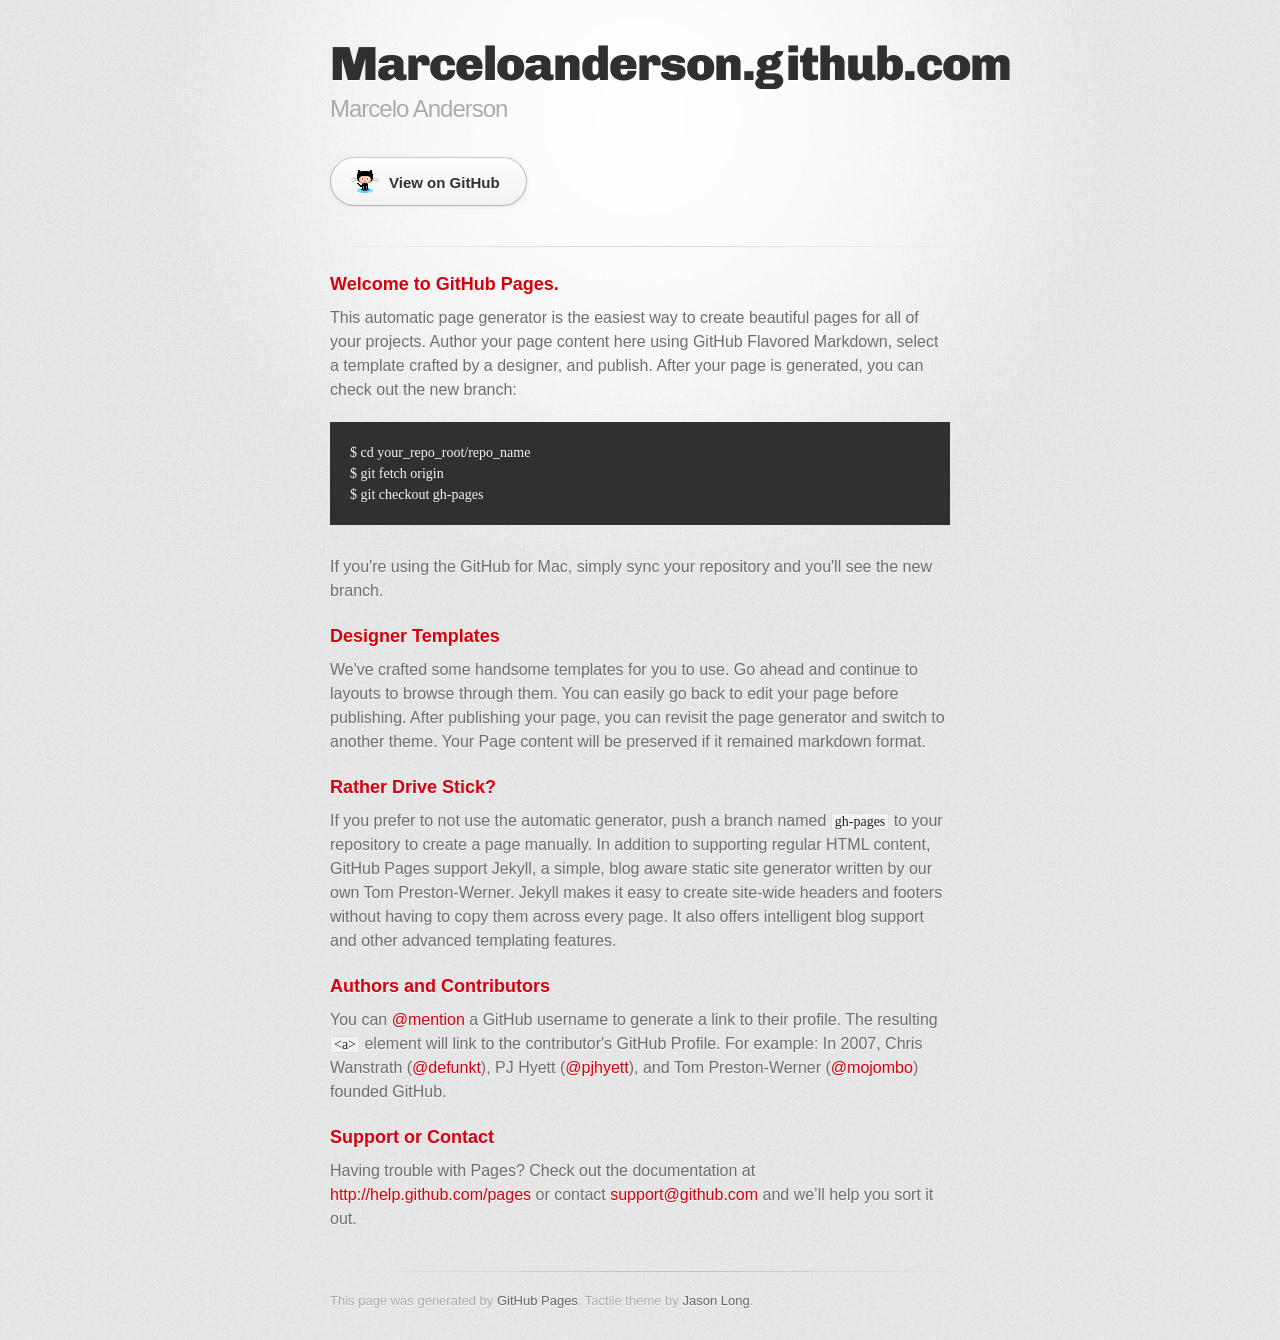
==== index.html @ 032441b1 "Replace master branch with page content via GitHub" ====
<!DOCTYPE html>
<html>
  <head>
    <meta charset='utf-8'>
    <meta http-equiv="X-UA-Compatible" content="chrome=1">
    <link href='https://fonts.googleapis.com/css?family=Chivo:900' rel='stylesheet' type='text/css'>
    <link rel="stylesheet" type="text/css" href="stylesheets/stylesheet.css" media="screen" />
    <link rel="stylesheet" type="text/css" href="stylesheets/pygment_trac.css" media="screen" />
    <link rel="stylesheet" type="text/css" href="stylesheets/print.css" media="print" />
    <!--[if lt IE 9]>
    <script src="//html5shiv.googlecode.com/svn/trunk/html5.js"></script>
    <![endif]-->
    <title>Marceloanderson.github.com by marceloanderson</title>
  </head>

  <body>
    <div id="container">
      <div class="inner">

        <header>
          <h1>Marceloanderson.github.com</h1>
          <h2>Marcelo Anderson</h2>
        </header>

        <section id="downloads" class="clearfix">
          <a href="https://github.com/marceloanderson" id="view-on-github" class="button"><span>View on GitHub</span></a>
        </section>

        <hr>

        <section id="main_content">
          <h3>Welcome to GitHub Pages.</h3>

<p>This automatic page generator is the easiest way to create beautiful pages for all of your projects. Author your page content here using GitHub Flavored Markdown, select a template crafted by a designer, and publish. After your page is generated, you can check out the new branch:</p>

<pre><code>$ cd your_repo_root/repo_name
$ git fetch origin
$ git checkout gh-pages
</code></pre>

<p>If you're using the GitHub for Mac, simply sync your repository and you'll see the new branch.</p>

<h3>Designer Templates</h3>

<p>We've crafted some handsome templates for you to use. Go ahead and continue to layouts to browse through them. You can easily go back to edit your page before publishing. After publishing your page, you can revisit the page generator and switch to another theme. Your Page content will be preserved if it remained markdown format.</p>

<h3>Rather Drive Stick?</h3>

<p>If you prefer to not use the automatic generator, push a branch named <code>gh-pages</code> to your repository to create a page manually. In addition to supporting regular HTML content, GitHub Pages support Jekyll, a simple, blog aware static site generator written by our own Tom Preston-Werner. Jekyll makes it easy to create site-wide headers and footers without having to copy them across every page. It also offers intelligent blog support and other advanced templating features.</p>

<h3>Authors and Contributors</h3>

<p>You can <a href="https://github.com/blog/821" class="user-mention">@mention</a> a GitHub username to generate a link to their profile. The resulting <code>&lt;a&gt;</code> element will link to the contributor's GitHub Profile. For example: In 2007, Chris Wanstrath (<a href="https://github.com/defunkt" class="user-mention">@defunkt</a>), PJ Hyett (<a href="https://github.com/pjhyett" class="user-mention">@pjhyett</a>), and Tom Preston-Werner (<a href="https://github.com/mojombo" class="user-mention">@mojombo</a>) founded GitHub.</p>

<h3>Support or Contact</h3>

<p>Having trouble with Pages? Check out the documentation at <a href="http://help.github.com/pages">http://help.github.com/pages</a> or contact <a href="mailto:support@github.com">support@github.com</a> and we’ll help you sort it out.</p>
        </section>

        <footer>
          This page was generated by <a href="http://pages.github.com">GitHub Pages</a>. Tactile theme by <a href="http://twitter.com/jasonlong">Jason Long</a>.
        </footer>

        
      </div>
    </div>
  </body>
</html>
---- stylesheets/stylesheet.css ----
/* http://meyerweb.com/eric/tools/css/reset/ 
   v2.0 | 20110126
   License: none (public domain)
*/
html, body, div, span, applet, object, iframe,
h1, h2, h3, h4, h5, h6, p, blockquote, pre,
a, abbr, acronym, address, big, cite, code,
del, dfn, em, img, ins, kbd, q, s, samp,
small, strike, strong, sub, sup, tt, var,
b, u, i, center,
dl, dt, dd, ol, ul, li,
fieldset, form, label, legend,
table, caption, tbody, tfoot, thead, tr, th, td,
article, aside, canvas, details, embed, 
figure, figcaption, footer, header, hgroup, 
menu, nav, output, ruby, section, summary,
time, mark, audio, video {
	margin: 0;
	padding: 0;
	border: 0;
	font-size: 100%;
	font: inherit;
	vertical-align: baseline;
}
/* HTML5 display-role reset for older browsers */
article, aside, details, figcaption, figure, 
footer, header, hgroup, menu, nav, section {
	display: block;
}
body {
	line-height: 1;
}
ol, ul {
	list-style: none;
}
blockquote, q {
	quotes: none;
}
blockquote:before, blockquote:after,
q:before, q:after {
	content: '';
	content: none;
}
table {
	border-collapse: collapse;
	border-spacing: 0;
}

/* LAYOUT STYLES */
body {
  font-size: 1em;
  line-height: 1.5; 
  background: #e7e7e7 url(../images/body-bg.png) 0 0 repeat;
  font-family: 'Helvetica Neue', Helvetica, Arial, serif;
  text-shadow: 0 1px 0 rgba(255, 255, 255, 0.8);
  color: #6d6d6d;
}

a {
  color: #d5000d;
}
a:hover {
  color: #c5000c;
}

header {
  padding-top: 35px;
  padding-bottom: 25px;
}

header h1 {
  font-family: 'Chivo', 'Helvetica Neue', Helvetica, Arial, serif; font-weight: 900;
  letter-spacing: -1px;
  font-size: 48px;
  color: #303030;
  line-height: 1.2;
}

header h2 {
  letter-spacing: -1px;
  font-size: 24px;
  color: #aaa;
  font-weight: normal;
  line-height: 1.3;
}

#container {
  background: transparent url(../images/highlight-bg.jpg) 50% 0 no-repeat;
  min-height: 595px;
}

.inner {
  width: 620px;
  margin: 0 auto;
}

#container .inner img {
  max-width: 100%;
}

#downloads {
  margin-bottom: 40px;
}

a.button {
  -moz-border-radius: 30px;
  -webkit-border-radius: 30px;                     
  border-radius: 30px;
  border-top: solid 1px #cbcbcb;
  border-left: solid 1px #b7b7b7;
  border-right: solid 1px #b7b7b7;
  border-bottom: solid 1px #b3b3b3;
  color: #303030;
  line-height: 25px;
  font-weight: bold;
  font-size: 15px;
  padding: 12px 8px 12px 8px;
  display: block;
  float: left;
  width: 179px;
  margin-right: 14px;  
  background: #fdfdfd; /* Old browsers */
  background: -moz-linear-gradient(top,  #fdfdfd 0%, #f2f2f2 100%); /* FF3.6+ */
  background: -webkit-gradient(linear, left top, left bottom, color-stop(0%,#fdfdfd), color-stop(100%,#f2f2f2)); /* Chrome,Safari4+ */
  background: -webkit-linear-gradient(top,  #fdfdfd 0%,#f2f2f2 100%); /* Chrome10+,Safari5.1+ */
  background: -o-linear-gradient(top,  #fdfdfd 0%,#f2f2f2 100%); /* Opera 11.10+ */
  background: -ms-linear-gradient(top,  #fdfdfd 0%,#f2f2f2 100%); /* IE10+ */
  background: linear-gradient(top,  #fdfdfd 0%,#f2f2f2 100%); /* W3C */
  filter: progid:DXImageTransform.Microsoft.gradient( startColorstr='#fdfdfd', endColorstr='#f2f2f2',GradientType=0 ); /* IE6-9 */
  -webkit-box-shadow: 10px 10px 5px #888;
  -moz-box-shadow: 10px 10px 5px #888;
  box-shadow: 0px 1px 5px #e8e8e8;
}
a.button:hover {
  border-top: solid 1px #b7b7b7;
  border-left: solid 1px #b3b3b3;
  border-right: solid 1px #b3b3b3;
  border-bottom: solid 1px #b3b3b3;
  background: #fafafa; /* Old browsers */
  background: -moz-linear-gradient(top,  #fdfdfd 0%, #f6f6f6 100%); /* FF3.6+ */
  background: -webkit-gradient(linear, left top, left bottom, color-stop(0%,#fdfdfd), color-stop(100%,#f6f6f6)); /* Chrome,Safari4+ */
  background: -webkit-linear-gradient(top,  #fdfdfd 0%,#f6f6f6 100%); /* Chrome10+,Safari5.1+ */
  background: -o-linear-gradient(top,  #fdfdfd 0%,#f6f6f6 100%); /* Opera 11.10+ */
  background: -ms-linear-gradient(top,  #fdfdfd 0%,#f6f6f6 100%); /* IE10+ */
  background: linear-gradient(top,  #fdfdfd 0%,#f6f6f6, 100%); /* W3C */
  filter: progid:DXImageTransform.Microsoft.gradient( startColorstr='#fdfdfd', endColorstr='#f6f6f6',GradientType=0 ); /* IE6-9 */
}

a.button span {
  padding-left: 50px;
  display: block;
  height: 23px;
}

#download-zip span {
  background: transparent url(../images/zip-icon.png) 12px 50% no-repeat;
}
#download-tar-gz span {
  background: transparent url(../images/tar-gz-icon.png) 12px 50% no-repeat;
}
#view-on-github span {
  background: transparent url(../images/octocat-icon.png) 12px 50% no-repeat;
}
#view-on-github {
  margin-right: 0;
}

code, pre {
  font-family: Monaco, "Bitstream Vera Sans Mono", "Lucida Console", Terminal;
  color: #222;
  margin-bottom: 30px;
  font-size: 14px;
}

code {
  background-color: #f2f2f2;
  border: solid 1px #ddd;
  padding: 0 3px;
}

pre {
  padding: 20px;
  background: #303030;
  color: #f2f2f2;
  text-shadow: none;
  overflow: auto;
}
pre code {
  color: #f2f2f2;
  background-color: #303030;
  border: none;
  padding: 0;
}

ul, ol, dl {
  margin-bottom: 20px;
}


/* COMMON STYLES */

hr {
  height: 1px;
  line-height: 1px;
  margin-top: 1em;
  padding-bottom: 1em;
  border: none;
  background: transparent url('../images/hr.png') 50% 0 no-repeat;
}

strong {
  font-weight: bold;
}

em {
  font-style: italic;
}

table {
  width: 100%;
  border: 1px solid #ebebeb;
}

th {
  font-weight: 500;
}

td {
  border: 1px solid #ebebeb;
  text-align: center; 
  font-weight: 300;
}

form {
  background: #f2f2f2;
  padding: 20px;
  
}


/* GENERAL ELEMENT TYPE STYLES */

h1 {
  font-size: 32px;
} 

h2 {
  font-size: 22px;
  font-weight: bold;
  color: #303030;
  margin-bottom: 8px;
} 

h3 {
  color: #d5000d;
  font-size: 18px;
  font-weight: bold;
  margin-bottom: 8px;
} 
 
h4 {
  font-size: 16px;
  color: #303030;
  font-weight: bold;
} 

h5 {
  font-size: 1em;
  color: #303030;
} 

h6 {
  font-size: .8em;
  color: #303030;
} 

p {
  font-weight: 300;
  margin-bottom: 20px;
}
 
a {
  text-decoration: none;
}

p a {
  font-weight: 400;
}

blockquote {
  font-size: 1.6em;
  border-left: 10px solid #e9e9e9;
  margin-bottom: 20px;
  padding: 0 0 0 30px;
}

ul li {
  list-style: disc inside;
  padding-left: 20px;
}

ol li {
  list-style: decimal inside;
  padding-left: 3px;
}

dl dt {
  color: #303030;
}

footer {
  background: transparent url('../images/hr.png') 0 0 no-repeat;
  margin-top: 40px;
  padding-top: 20px;
  padding-bottom: 30px;
  font-size: 13px;
  color: #aaa;
}

footer a {
  color: #666;
}
footer a:hover {
  color: #444;
}

/* MISC */
.clearfix:after {
  clear: both;
  content: '.';
  display: block;
  visibility: hidden;
  height: 0;
}

.clearfix {display: inline-block;}
* html .clearfix {height: 1%;}
.clearfix {display: block;}

/* #Media Queries
================================================== */

/* Smaller than standard 960 (devices and browsers) */
@media only screen and (max-width: 959px) {}

/* Tablet Portrait size to standard 960 (devices and browsers) */
@media only screen and (min-width: 768px) and (max-width: 959px) {}

/* All Mobile Sizes (devices and browser) */
@media only screen and (max-width: 767px) {
  header {
    padding-top: 10px;
    padding-bottom: 10px;
  }
  #downloads {
    margin-bottom: 25px;
  }
  #download-zip, #download-tar-gz {
    display: none;
  }
  .inner {
    width: 94%;
    margin: 0 auto;
  }
}

/* Mobile Landscape Size to Tablet Portrait (devices and browsers) */
@media only screen and (min-width: 480px) and (max-width: 767px) {}

/* Mobile Portrait Size to Mobile Landscape Size (devices and browsers) */
@media only screen and (max-width: 479px) {}
---- stylesheets/pygment_trac.css ----
.highlight  { background: #ffffff; }
.highlight .c { color: #999988; font-style: italic } /* Comment */
.highlight .err { color: #a61717; background-color: #e3d2d2 } /* Error */
.highlight .k { font-weight: bold } /* Keyword */
.highlight .o { font-weight: bold } /* Operator */
.highlight .cm { color: #999988; font-style: italic } /* Comment.Multiline */
.highlight .cp { color: #999999; font-weight: bold } /* Comment.Preproc */
.highlight .c1 { color: #999988; font-style: italic } /* Comment.Single */
.highlight .cs { color: #999999; font-weight: bold; font-style: italic } /* Comment.Special */
.highlight .gd { color: #000000; background-color: #ffdddd } /* Generic.Deleted */
.highlight .gd .x { color: #000000; background-color: #ffaaaa } /* Generic.Deleted.Specific */
.highlight .ge { font-style: italic } /* Generic.Emph */
.highlight .gr { color: #aa0000 } /* Generic.Error */
.highlight .gh { color: #999999 } /* Generic.Heading */
.highlight .gi { color: #000000; background-color: #ddffdd } /* Generic.Inserted */
.highlight .gi .x { color: #000000; background-color: #aaffaa } /* Generic.Inserted.Specific */
.highlight .go { color: #888888 } /* Generic.Output */
.highlight .gp { color: #555555 } /* Generic.Prompt */
.highlight .gs { font-weight: bold } /* Generic.Strong */
.highlight .gu { color: #800080; font-weight: bold; } /* Generic.Subheading */
.highlight .gt { color: #aa0000 } /* Generic.Traceback */
.highlight .kc { font-weight: bold } /* Keyword.Constant */
.highlight .kd { font-weight: bold } /* Keyword.Declaration */
.highlight .kn { font-weight: bold } /* Keyword.Namespace */
.highlight .kp { font-weight: bold } /* Keyword.Pseudo */
.highlight .kr { font-weight: bold } /* Keyword.Reserved */
.highlight .kt { color: #445588; font-weight: bold } /* Keyword.Type */
.highlight .m { color: #009999 } /* Literal.Number */
.highlight .s { color: #d14 } /* Literal.String */
.highlight .na { color: #008080 } /* Name.Attribute */
.highlight .nb { color: #0086B3 } /* Name.Builtin */
.highlight .nc { color: #445588; font-weight: bold } /* Name.Class */
.highlight .no { color: #008080 } /* Name.Constant */
.highlight .ni { color: #800080 } /* Name.Entity */
.highlight .ne { color: #990000; font-weight: bold } /* Name.Exception */
.highlight .nf { color: #990000; font-weight: bold } /* Name.Function */
.highlight .nn { color: #555555 } /* Name.Namespace */
.highlight .nt { color: #000080 } /* Name.Tag */
.highlight .nv { color: #008080 } /* Name.Variable */
.highlight .ow { font-weight: bold } /* Operator.Word */
.highlight .w { color: #bbbbbb } /* Text.Whitespace */
.highlight .mf { color: #009999 } /* Literal.Number.Float */
.highlight .mh { color: #009999 } /* Literal.Number.Hex */
.highlight .mi { color: #009999 } /* Literal.Number.Integer */
.highlight .mo { color: #009999 } /* Literal.Number.Oct */
.highlight .sb { color: #d14 } /* Literal.String.Backtick */
.highlight .sc { color: #d14 } /* Literal.String.Char */
.highlight .sd { color: #d14 } /* Literal.String.Doc */
.highlight .s2 { color: #d14 } /* Literal.String.Double */
.highlight .se { color: #d14 } /* Literal.String.Escape */
.highlight .sh { color: #d14 } /* Literal.String.Heredoc */
.highlight .si { color: #d14 } /* Literal.String.Interpol */
.highlight .sx { color: #d14 } /* Literal.String.Other */
.highlight .sr { color: #009926 } /* Literal.String.Regex */
.highlight .s1 { color: #d14 } /* Literal.String.Single */
.highlight .ss { color: #990073 } /* Literal.String.Symbol */
.highlight .bp { color: #999999 } /* Name.Builtin.Pseudo */
.highlight .vc { color: #008080 } /* Name.Variable.Class */
.highlight .vg { color: #008080 } /* Name.Variable.Global */
.highlight .vi { color: #008080 } /* Name.Variable.Instance */
.highlight .il { color: #009999 } /* Literal.Number.Integer.Long */

.type-csharp .highlight .k { color: #0000FF }
.type-csharp .highlight .kt { color: #0000FF }
.type-csharp .highlight .nf { color: #000000; font-weight: normal }
.type-csharp .highlight .nc { color: #2B91AF }
.type-csharp .highlight .nn { color: #000000 }
.type-csharp .highlight .s { color: #A31515 }
.type-csharp .highlight .sc { color: #A31515 }
---- stylesheets/print.css ----
html, body, div, span, applet, object, iframe,
h1, h2, h3, h4, h5, h6, p, blockquote, pre,
a, abbr, acronym, address, big, cite, code,
del, dfn, em, img, ins, kbd, q, s, samp,
small, strike, strong, sub, sup, tt, var,
b, u, i, center,
dl, dt, dd, ol, ul, li,
fieldset, form, label, legend,
table, caption, tbody, tfoot, thead, tr, th, td,
article, aside, canvas, details, embed, 
figure, figcaption, footer, header, hgroup, 
menu, nav, output, ruby, section, summary,
time, mark, audio, video {
  margin: 0;
  padding: 0;
  border: 0;
  font-size: 100%;
  font: inherit;
  vertical-align: baseline;
}
/* HTML5 display-role reset for older browsers */
article, aside, details, figcaption, figure, 
footer, header, hgroup, menu, nav, section {
  display: block;
}
body {
  line-height: 1;
}
ol, ul {
  list-style: none;
}
blockquote, q {
  quotes: none;
}
blockquote:before, blockquote:after,
q:before, q:after {
  content: '';
  content: none;
}
table {
  border-collapse: collapse;
  border-spacing: 0;
}
body {
  font-size: 13px;
  line-height: 1.5; 
  font-family: 'Helvetica Neue', Helvetica, Arial, serif;
  color: #000;
}

a {
  color: #d5000d;
  font-weight: bold;
}

header {
  padding-top: 35px;
  padding-bottom: 10px;
}

header h1 {
  font-weight: bold;
  letter-spacing: -1px;
  font-size: 48px;
  color: #303030;
  line-height: 1.2;
}

header h2 {
  letter-spacing: -1px;
  font-size: 24px;
  color: #aaa;
  font-weight: normal;
  line-height: 1.3;
}
#downloads {
  display: none;
}
#main_content {
  padding-top: 20px;
}

code, pre {
  font-family: Monaco, "Bitstream Vera Sans Mono", "Lucida Console", Terminal;
  color: #222;
  margin-bottom: 30px;
  font-size: 12px;
}

code {
  padding: 0 3px;
}

pre {
  border: solid 1px #ddd;
  padding: 20px;
  overflow: auto;
}
pre code {
  padding: 0;
}

ul, ol, dl {
  margin-bottom: 20px;
}


/* COMMON STYLES */

table {
  width: 100%;
  border: 1px solid #ebebeb;
}

th {
  font-weight: 500;
}

td {
  border: 1px solid #ebebeb;
  text-align: center; 
  font-weight: 300;
}

form {
  background: #f2f2f2;
  padding: 20px;
  
}


/* GENERAL ELEMENT TYPE STYLES */

h1 {
  font-size: 2.8em;
} 

h2 {
  font-size: 22px;
  font-weight: bold;
  color: #303030;
  margin-bottom: 8px;
} 

h3 {
  color: #d5000d;
  font-size: 18px;
  font-weight: bold;
  margin-bottom: 8px;
} 
 
h4 {
  font-size: 16px;
  color: #303030;
  font-weight: bold;
} 

h5 {
  font-size: 1em;
  color: #303030;
} 

h6 {
  font-size: .8em;
  color: #303030;
} 

p {
  font-weight: 300;
  margin-bottom: 20px;
}
 
a {
  text-decoration: none;
}

p a {
  font-weight: 400;
}

blockquote {
  font-size: 1.6em;
  border-left: 10px solid #e9e9e9;
  margin-bottom: 20px;
  padding: 0 0 0 30px;
}

ul li {
  list-style: disc inside;
  padding-left: 20px;
}

ol li {
  list-style: decimal inside;
  padding-left: 3px;
}

dl dd {
  font-style: italic;
  font-weight: 100;
}

footer {
  margin-top: 40px;
  padding-top: 20px;
  padding-bottom: 30px;
  font-size: 13px;
  color: #aaa;
}

footer a {
  color: #666;
}

/* MISC */
.clearfix:after {
  clear: both;
  content: '.';
  display: block;
  visibility: hidden;
  height: 0;
}

.clearfix {display: inline-block;}
* html .clearfix {height: 1%;}
.clearfix {display: block;}
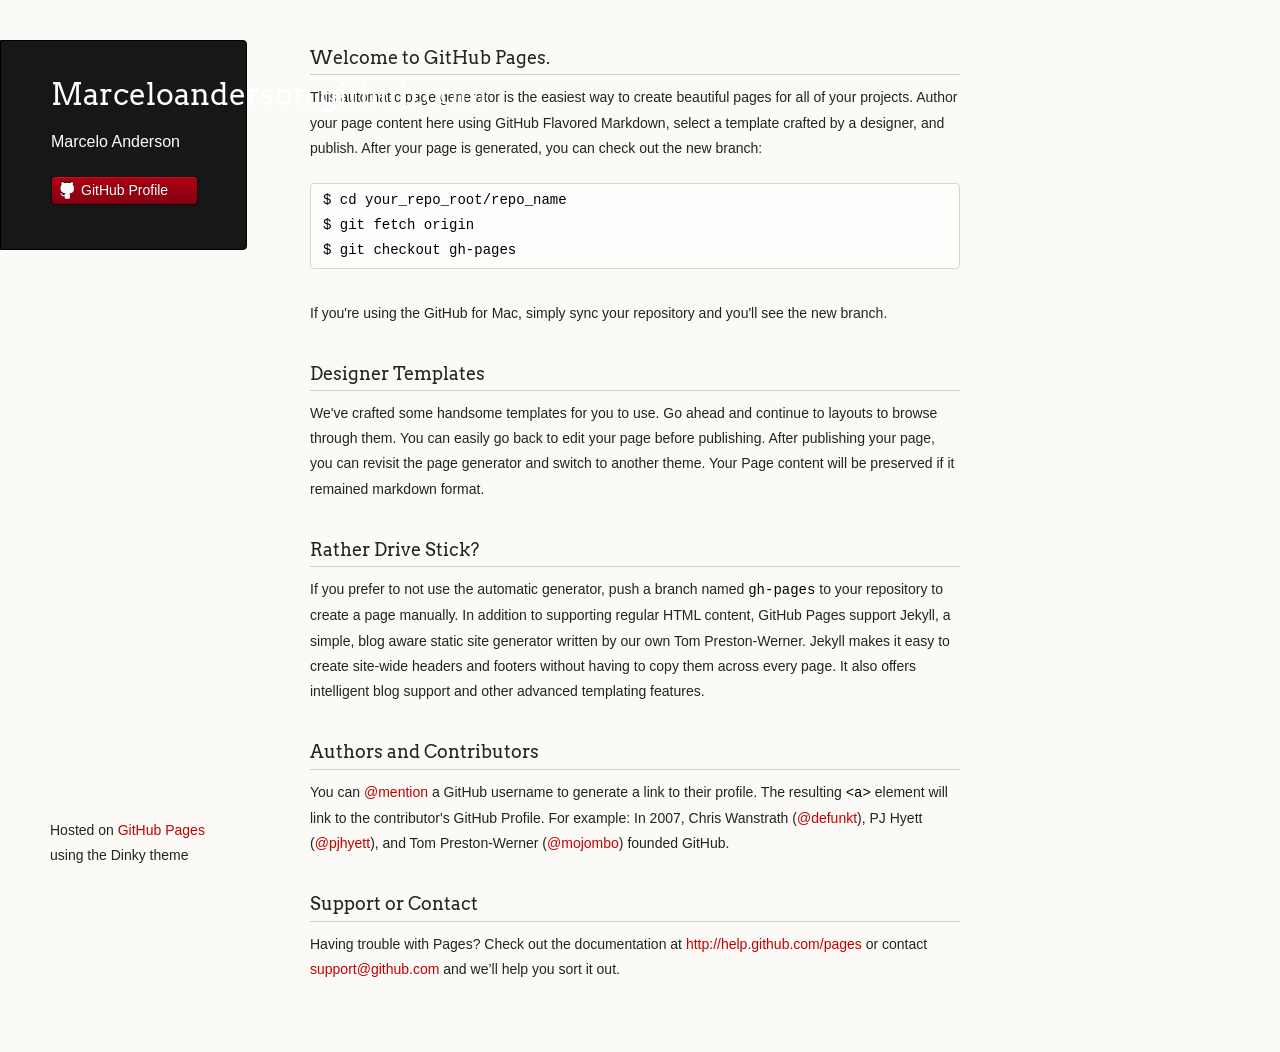
==== commit 0647404d: "Replace master branch with page content via GitHub" ====
--- a/index.html
+++ b/index.html
@@ -1,35 +1,33 @@
-<!DOCTYPE html>
+<!doctype html>
 <html>
   <head>
-    <meta charset='utf-8'>
+    <meta charset="utf-8">
     <meta http-equiv="X-UA-Compatible" content="chrome=1">
-    <link href='https://fonts.googleapis.com/css?family=Chivo:900' rel='stylesheet' type='text/css'>
-    <link rel="stylesheet" type="text/css" href="stylesheets/stylesheet.css" media="screen" />
-    <link rel="stylesheet" type="text/css" href="stylesheets/pygment_trac.css" media="screen" />
-    <link rel="stylesheet" type="text/css" href="stylesheets/print.css" media="print" />
+    <title>Marceloanderson.github.com by marceloanderson</title>
+
+    <link rel="stylesheet" href="stylesheets/styles.css">
+    <link rel="stylesheet" href="stylesheets/pygment_trac.css">
+    <script src="javascripts/scale.fix.js"></script>
+    <meta name="viewport" content="width=device-width, initial-scale=1, user-scalable=no">
     <!--[if lt IE 9]>
     <script src="//html5shiv.googlecode.com/svn/trunk/html5.js"></script>
     <![endif]-->
-    <title>Marceloanderson.github.com by marceloanderson</title>
   </head>
+  <body>
+    <div class="wrapper">
+      <header>
+        <h1 class="header">Marceloanderson.github.com</h1>
+        <p class="header">Marcelo Anderson</p>
 
-  <body>
-    <div id="container">
-      <div class="inner">
 
-        <header>
-          <h1>Marceloanderson.github.com</h1>
-          <h2>Marcelo Anderson</h2>
-        </header>
 
-        <section id="downloads" class="clearfix">
-          <a href="https://github.com/marceloanderson" id="view-on-github" class="button"><span>View on GitHub</span></a>
-        </section>
+        <ul>
+          <li><a class="buttons github" href="https://github.com/marceloanderson">GitHub Profile</a></li>
+        </ul>
 
-        <hr>
-
-        <section id="main_content">
-          <h3>Welcome to GitHub Pages.</h3>
+      </header>
+      <section>
+        <h3>Welcome to GitHub Pages.</h3>
 
 <p>This automatic page generator is the easiest way to create beautiful pages for all of your projects. Author your page content here using GitHub Flavored Markdown, select a template crafted by a designer, and publish. After your page is generated, you can check out the new branch:</p>
 
@@ -55,14 +53,12 @@
 <h3>Support or Contact</h3>
 
 <p>Having trouble with Pages? Check out the documentation at <a href="http://help.github.com/pages">http://help.github.com/pages</a> or contact <a href="mailto:support@github.com">support@github.com</a> and we’ll help you sort it out.</p>
-        </section>
-
-        <footer>
-          This page was generated by <a href="http://pages.github.com">GitHub Pages</a>. Tactile theme by <a href="http://twitter.com/jasonlong">Jason Long</a>.
-        </footer>
-
-        
-      </div>
+      </section>
+      <footer>
+        <p><small>Hosted on <a href="https://pages.github.com">GitHub Pages</a> using the Dinky theme</small></p>
+      </footer>
     </div>
+    <!--[if !IE]><script>fixScale(document);</script><![endif]-->
+		
   </body>
 </html>
--- a/stylesheets/styles.css
+++ b/stylesheets/styles.css
@@ -0,0 +1,413 @@
+@import url(https://fonts.googleapis.com/css?family=Arvo:400,700,400italic);
+
+/* MeyerWeb Reset */
+
+html, body, div, span, applet, object, iframe,
+h1, h2, h3, h4, h5, h6, p, blockquote, pre,
+a, abbr, acronym, address, big, cite, code,
+del, dfn, em, img, ins, kbd, q, s, samp,
+small, strike, strong, sub, sup, tt, var,
+b, u, i, center,
+dl, dt, dd, ol, ul, li,
+fieldset, form, label, legend,
+table, caption, tbody, tfoot, thead, tr, th, td,
+article, aside, canvas, details, embed,
+figure, figcaption, footer, header, hgroup,
+menu, nav, output, ruby, section, summary,
+time, mark, audio, video {
+  margin: 0;
+  padding: 0;
+  border: 0;
+  font: inherit;
+  vertical-align: baseline;
+}
+
+
+/* Base text styles */
+
+body {
+  padding:10px 50px 0 0;
+  font-family:"Helvetica Neue", Helvetica, Arial, sans-serif;
+	font-size: 14px;
+	color: #232323;
+	background-color: #FBFAF7;
+	margin: 0;
+	line-height: 1.8em;
+	-webkit-font-smoothing: antialiased;
+
+}
+
+h1, h2, h3, h4, h5, h6 {
+  color:#232323;
+  margin:36px 0 10px;
+}
+
+p, ul, ol, table, dl {
+  margin:0 0 22px;
+}
+
+h1, h2, h3 {
+	font-family: Arvo, Monaco, serif;
+  line-height:1.3;
+	font-weight: normal;
+}
+
+h1,h2, h3 {
+	display: block;
+	border-bottom: 1px solid #ccc;
+	padding-bottom: 5px;
+}
+
+h1 {
+	font-size: 30px;
+}
+
+h2 {
+	font-size: 24px;
+}
+
+h3 {
+	font-size: 18px;
+}
+
+h4, h5, h6 {
+	font-family: Arvo, Monaco, serif;
+	font-weight: 700;
+}
+
+a {
+  color:#C30000;
+  font-weight:200;
+  text-decoration:none;
+}
+
+a:hover {
+	text-decoration: underline;
+}
+
+a small {
+	font-size: 12px;
+}
+
+em {
+	font-style: italic;
+}
+
+strong {
+  font-weight:700;
+}
+
+ul li {
+  list-style: inside;
+  padding-left: 25px;
+}
+
+ol li {
+  list-style: decimal inside;
+  padding-left: 20px;
+}
+
+blockquote {
+  margin: 0;
+  padding: 0 0 0 20px;
+  font-style: italic;
+}
+
+dl, dt, dd, dl p {
+	font-color: #444;
+}
+
+dl dt {
+  font-weight: bold;
+}
+
+dl dd {
+  padding-left: 20px;
+  font-style: italic;
+}
+
+dl p {
+  padding-left: 20px;
+  font-style: italic;
+}
+
+hr {
+  border:0;
+  background:#ccc;
+  height:1px;
+  margin:0 0 24px;
+}
+
+/* Images */
+
+img {
+  position: relative;
+  margin: 0 auto;
+  max-width: 650px;
+  padding: 5px;
+  margin: 10px 0 32px 0;
+  border: 1px solid #ccc;
+}
+
+
+/* Code blocks */
+
+code, pre {
+	font-family: Monaco, "Bitstream Vera Sans Mono", "Lucida Console", Terminal, monospace;
+  color:#000;
+  font-size:14px;
+}
+
+pre {
+	padding: 4px 12px;
+  background: #FDFEFB;
+  border-radius:4px;
+  border:1px solid #D7D8C8;
+  overflow: auto;
+  overflow-y: hidden;
+	margin-bottom: 32px;
+}
+
+
+/* Tables */
+
+table {
+  width:100%;
+}
+
+table {
+  border: 1px solid #ccc;
+  margin-bottom: 32px;
+  text-align: left;
+ }
+
+th {
+  font-family: 'Arvo', Helvetica, Arial, sans-serif;
+	font-size: 18px;
+	font-weight: normal;
+  padding: 10px;
+  background: #232323;
+  color: #FDFEFB;
+ }
+
+td {
+  padding: 10px;
+	background: #ccc;
+ }
+
+
+/* Wrapper */
+.wrapper {
+  width:960px;
+}
+
+
+/* Header */
+
+header {
+	background-color: #171717;
+	color: #FDFDFB;
+  width:170px;
+  float:left;
+  position:fixed;
+	border: 1px solid #000;
+	-webkit-border-top-right-radius: 4px;
+	-webkit-border-bottom-right-radius: 4px;
+	-moz-border-radius-topright: 4px;
+	-moz-border-radius-bottomright: 4px;
+	border-top-right-radius: 4px;
+	border-bottom-right-radius: 4px;
+	padding: 34px 25px 22px 50px;
+	margin: 30px 25px 0 0;
+	-webkit-font-smoothing: antialiased;
+}
+
+p.header {
+	font-size: 16px;
+}
+
+h1.header {
+	font-family: Arvo, sans-serif;
+	font-size: 30px;
+	font-weight: 300;
+	line-height: 1.3em;
+	border-bottom: none;
+	margin-top: 0;
+}
+
+
+h1.header, a.header, a.name, header a{
+	color: #fff;
+}
+
+a.header {
+	text-decoration: underline;
+}
+
+a.name {
+	white-space: nowrap;
+}
+
+header ul {
+  list-style:none;
+  padding:0;
+}
+
+header li {
+	list-style-type: none;
+  width:132px;
+  height:15px;
+	margin-bottom: 12px;
+	line-height: 1em;
+	padding: 6px 6px 6px 7px;
+
+	background: #AF0011;
+	background: -moz-linear-gradient(top, #AF0011 0%, #820011 100%);
+  background: -webkit-gradient(linear, left top, left bottom, color-stop(0%,#f8f8f8), color-stop(100%,#dddddd));
+  background: -webkit-linear-gradient(top, #AF0011 0%,#820011 100%);
+  background: -o-linear-gradient(top, #AF0011 0%,#820011 100%);
+  background: -ms-linear-gradient(top, #AF0011 0%,#820011 100%);
+  background: linear-gradient(top, #AF0011 0%,#820011 100%);
+
+	border-radius:4px;
+  border:1px solid #0D0D0D;
+
+	-webkit-box-shadow: inset 0px 1px 1px 0 rgba(233,2,38, 1);
+	box-shadow: inset 0px 1px 1px 0 rgba(233,2,38, 1);
+
+}
+
+header li:hover {
+	background: #C3001D;
+	background: -moz-linear-gradient(top, #C3001D 0%, #950119 100%);
+  background: -webkit-gradient(linear, left top, left bottom, color-stop(0%,#f8f8f8), color-stop(100%,#dddddd));
+  background: -webkit-linear-gradient(top, #C3001D 0%,#950119 100%);
+  background: -o-linear-gradient(top, #C3001D 0%,#950119 100%);
+  background: -ms-linear-gradient(top, #C3001D 0%,#950119 100%);
+  background: linear-gradient(top, #C3001D 0%,#950119 100%);
+}
+
+a.buttons {
+	-webkit-font-smoothing: antialiased;
+	background: url(../images/arrow-down.png) no-repeat;
+	font-weight: normal;
+	text-shadow: rgba(0, 0, 0, 0.4) 0 -1px 0;
+	padding: 2px 2px 2px 22px;
+	height: 30px;
+}
+
+a.github {
+	background: url(../images/octocat-small.png) no-repeat 1px;
+}
+
+a.buttons:hover {
+	color: #fff;
+	text-decoration: none;
+}
+
+
+/* Section - for main page content */
+
+section {
+  width:650px;
+  float:right;
+  padding-bottom:50px;
+}
+
+
+/* Footer */
+
+footer {
+  width:170px;
+  float:left;
+  position:fixed;
+  bottom:10px;
+	padding-left: 50px;
+}
+
+@media print, screen and (max-width: 960px) {
+
+  div.wrapper {
+    width:auto;
+    margin:0;
+  }
+
+  header, section, footer {
+    float:none;
+    position:static;
+    width:auto;
+  }
+
+	footer {
+		border-top: 1px solid #ccc;
+		margin:0 84px 0 50px;
+		padding:0;
+	}
+
+  header {
+    padding-right:320px;
+  }
+
+  section {
+    padding:20px 84px 20px 50px;
+    margin:0 0 20px;
+  }
+
+  header a small {
+    display:inline;
+  }
+
+  header ul {
+    position:absolute;
+    right:130px;
+    top:84px;
+  }
+}
+
+@media print, screen and (max-width: 720px) {
+  body {
+    word-wrap:break-word;
+  }
+
+  header {
+    padding:10px 20px 0;
+		margin-right: 0;
+  }
+
+	section {
+    padding:10px 0 10px 20px;
+    margin:0 0 30px;
+  }
+
+	footer {
+		margin: 0 0 0 30px;
+	}
+
+  header ul, header p.view {
+    position:static;
+  }
+}
+
+@media print, screen and (max-width: 480px) {
+
+  header ul li.download {
+    display:none;
+  }
+
+	footer {
+		margin: 0 0 0 20px;
+	}
+
+	footer a{
+		display:block;
+	}
+
+}
+
+@media print {
+  body {
+    padding:0.4in;
+    font-size:12pt;
+    color:#444;
+  }
+}
